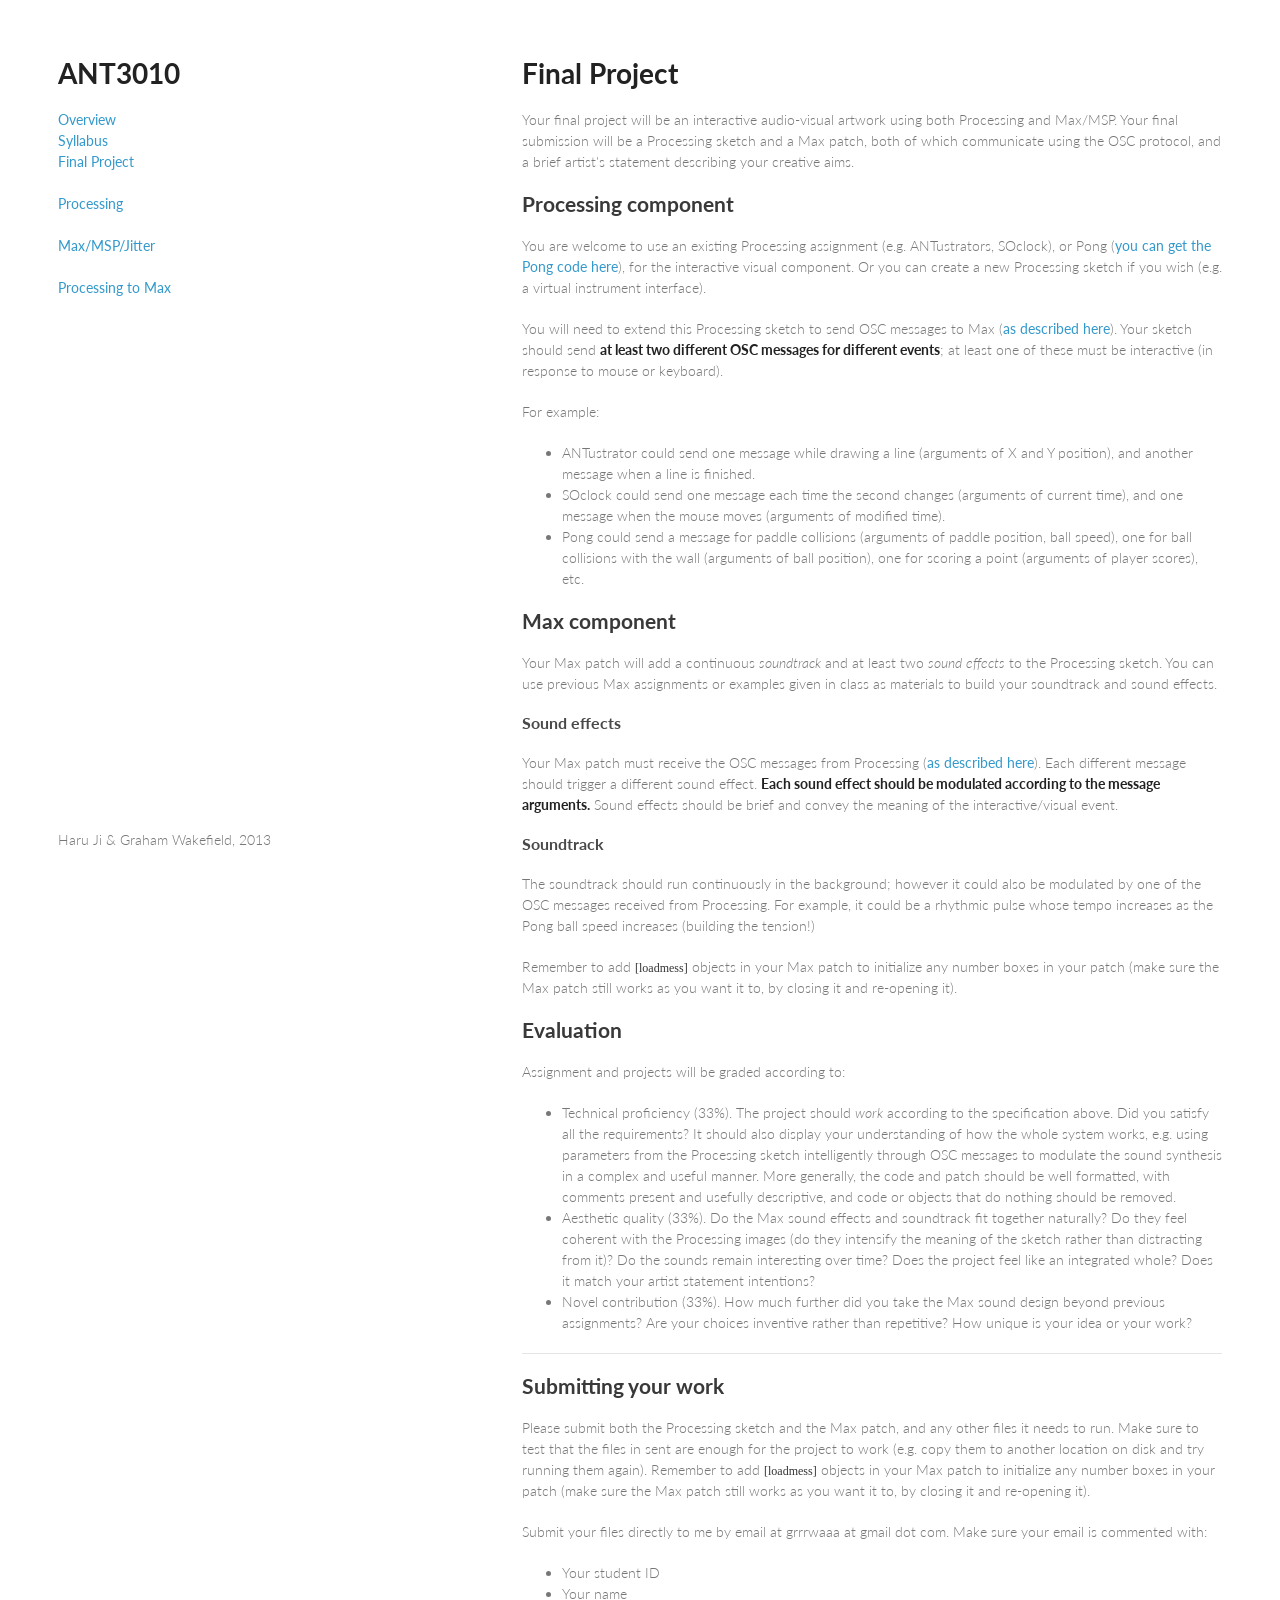
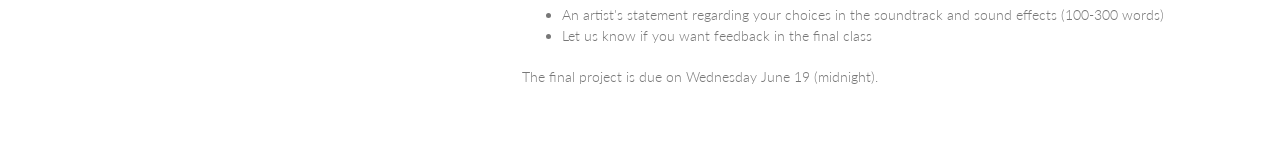
==== finalproject.html @ 5fb24287 "final project page" ====
<!DOCTYPE html>
<html>
<head>
<meta charset='utf-8'>
<title>Final Project</title>
    
<link href="css/site.css" media="screen" rel="stylesheet" type="text/css" />
<link href="css/highlight.default.css" media="screen" rel="stylesheet" type="text/css" />
  
<script src="js/jquery.js"></script>
<script src="js/showdown.js" type="text/javascript"></script>

<link rel="icon" type="image/x-icon" href="favicon.ico" />
</head>
<body>
<!--
Write the markdown code below.
A guide to markdown syntax is at http://daringfireball.net/projects/markdown/
-->

<div style="display: none" id="sourcetext">

# Final Project

Your final project will be an interactive audio-visual artwork using both Processing and Max/MSP. Your final submission will be a Processing sketch and a Max patch, both of which communicate using the OSC protocol, and a brief artist's statement describing your creative aims.

## Processing component

You are welcome to use an existing Processing assignment (e.g. ANTustrators, SOclock), or Pong ([you can get the Pong code here](https://github.com/jiharu/ant3010/blob/master/pong/pong.pde)), for the interactive visual component. Or you can create a new Processing sketch if you wish (e.g. a virtual instrument interface).

You will need to extend this Processing sketch to send OSC messages to Max ([as described here](maxprocessing.html)). Your sketch should send **at least two different OSC messages for different events**; at least one of these must be interactive (in response to mouse or keyboard).

For example: 

- ANTustrator could send one message while drawing a line (arguments of X and Y position), and another message when a line is finished.
- SOclock could send one message each time the second changes (arguments of current time), and one message when the mouse moves (arguments of modified time).
- Pong could send a message for paddle collisions (arguments of paddle position, ball speed), one for ball collisions with the wall (arguments of ball position), one for scoring a point (arguments of player scores), etc.

## Max component

Your Max patch will add a continuous *soundtrack* and at least two *sound effects* to the Processing sketch. You can use previous Max assignments or examples given in class as materials to build your soundtrack and sound effects. 

### Sound effects

Your Max patch must receive the OSC messages from Processing ([as described here](maxprocessing.html)). Each different message should trigger a different sound effect. **Each sound effect should be modulated according to the message arguments.** Sound effects should be brief and convey the meaning of the interactive/visual event. 

### Soundtrack

The soundtrack should run continuously in the background; however it could also be modulated by one of the OSC messages received from Processing. For example, it could be a rhythmic pulse whose tempo increases as the Pong ball speed increases (building the tension!)

Remember to add ```[loadmess]``` objects in your Max patch to initialize any number boxes in your patch (make sure the Max patch still works as you want it to, by closing it and re-opening it).

## Evaluation

Assignment and projects will be graded according to:

- Technical proficiency (33%). The project should *work* according to the specification above. Did you satisfy all the requirements? It should also display your understanding of how the whole system works, e.g. using parameters from the Processing sketch intelligently through OSC messages to modulate the sound synthesis in a complex and useful manner. More generally, the code and patch should be well formatted, with comments present and usefully descriptive, and code or objects that do nothing should be removed.
- Aesthetic quality (33%). Do the Max sound effects and soundtrack fit together naturally? Do they feel coherent with the Processing images (do they intensify the meaning of the sketch rather than distracting from it)? Do the sounds remain interesting over time? Does the project feel like an integrated whole? Does it match your artist statement intentions? 
- Novel contribution (33%). How much further did you take the Max sound design beyond previous assignments? Are your choices inventive rather than repetitive? How unique is your idea or your work?

-----

## Submitting your work

Please submit both the Processing sketch and the Max patch, and any other files it needs to run. Make sure to test that the files in sent are enough for the project to work (e.g. copy them to another location on disk and try running them again). Remember to add ```[loadmess]``` objects in your Max patch to initialize any number boxes in your patch (make sure the Max patch still works as you want it to, by closing it and re-opening it).

Submit your files directly to me by email at grrrwaaa at gmail dot com. Make sure your email is commented with:

- Your student ID
- Your name
- An artist's statement regarding your choices in the soundtrack and sound effects (100-300 words)
- Let us know if you want feedback in the final class

The final project is due on Wednesday June 19 (midnight). 

</div>
<div id="wrapper">
	
	<div class="header">
		
		<h1>ANT3010</h1>		
		<a href="index.html">Overview</a><br/>
		<a href="dmaworkshop.pdf">Syllabus</a><br/>
		<a href="finalproject.html">Final Project</a><br/>
		<br/>
		<a href="processing.html">Processing</a><br/>
		<br/>
		<a href="max.html">Max/MSP/Jitter</a><br/>
		<br/>
		<a href="maxprocessing.html">Processing to Max</a><br/>
	</div>
	<div class="section">
		<script type="text/javascript">
		//var converter = new Markdown.Converter();
		var converter = new Showdown.converter();
		document.write(converter.makeHtml($('#sourcetext').text()));
		</script>
	</div>
	
	<div class="footer">Haru Ji & Graham Wakefield, 2013</div>
	
</div>
</body>
</html>
---- css/site.css ----
@import url(https://fonts.googleapis.com/css?family=Lato:300italic,700italic,300,700);

body {
  padding:50px;
  font:14px/1.5 Lato, "Helvetica Neue", Helvetica, Arial, sans-serif;
  color:#777;
  font-weight:300;
}

h1, h2, h3, h4, h5, h6 {
  color:#222;
  margin:0 0 20px;
}

p, ul, ol, table, pre, dl {
  margin:0 0 20px;
}

h1, h2, h3 {
  line-height:1.1;
}

h1 {
  font-size:28px;
}

h2 {
  color:#393939;
}

h3, h4, h5, h6 {
  color:#494949;
}

a {
  color:#39c;
  font-weight:400;
  text-decoration:none;
}

a small {
  font-size:11px;
  color:#777;
  margin-top:-0.6em;
  display:block;
}

.wrapper {
  width:860px;
  margin:0 auto;
}

blockquote {
  border-left:1px solid #e5e5e5;
  margin:0;
  padding:0 0 0 20px;
  font-style:italic;
}

code, pre {
  font-family:Monaco, Bitstream Vera Sans Mono, Lucida Console, Terminal;
  color:#333;
  font-size:12px;
}

pre {
  padding:8px 15px;
  background: #f8f8f8;  
  border-radius:5px;
  border:1px solid #e5e5e5;
  overflow-x: auto;
}

table {
  width:100%;
  border-collapse:collapse;
}

th, td {
  text-align:left;
  padding:5px 10px;
  border-bottom:1px solid #e5e5e5;
}

dt {
  color:#444;
  font-weight:700;
}

th {
  color:#444;
}

img {
  max-width:100%;
}

.header {
  width:220px;
  float:left;
  position:fixed;
}

.header ul {
  list-style:none;
  height:40px;
  
  padding:0;
  
  background: #eee;
  background: -moz-linear-gradient(top, #f8f8f8 0%, #dddddd 100%);
  background: -webkit-gradient(linear, left top, left bottom, color-stop(0%,#f8f8f8), color-stop(100%,#dddddd));
  background: -webkit-linear-gradient(top, #f8f8f8 0%,#dddddd 100%);
  background: -o-linear-gradient(top, #f8f8f8 0%,#dddddd 100%);
  background: -ms-linear-gradient(top, #f8f8f8 0%,#dddddd 100%);
  background: linear-gradient(top, #f8f8f8 0%,#dddddd 100%);
  
  border-radius:5px;
  border:1px solid #d2d2d2;
  box-shadow:inset #fff 0 1px 0, inset rgba(0,0,0,0.03) 0 -1px 0;
  width:220px;
}

.header li {
  width:89px;
  float:left;
  border-right:1px solid #d2d2d2;
  height:40px;
}

.header ul a {
  line-height:1;
  font-size:11px;
  color:#999;
  display:block;
  text-align:center;
  padding-top:6px;
  height:40px;
}

strong {
  color:#222;
  font-weight:700;
}

.header ul li + li {
  width:88px;
  border-left:1px solid #fff;
}

.header ul li + li + li {
  border-right:none;
  width:89px;
}

.header ul a strong {
  font-size:14px;
  display:block;
  color:#222;
}

.section {
  width:700px;
  float:right;
  padding-bottom:50px;
}

small {
  font-size:11px;
}

hr {
  border:0;
  background:#e5e5e5;
  height:1px;
  margin:0 0 20px;
}

.footer {
  width:220px;
  float:left;
  position:fixed;
  bottom:50px;
}

@media print, screen and (max-width: 1050px) {
  
  div.wrapper {
    width:auto;
    margin:0;
  }
  
  .header, .section, .footer {
    float:none;
    position:static;
    width:auto;
  }
  
  .header {
    padding-right:320px;
  }
  
  .section {
    border:1px solid #e5e5e5;
    border-width:1px 0;
    padding:20px 0;
    margin:0 0 20px;
  }
  
  .header a small {
    display:inline;
  }
  
  .header ul {
    position:absolute;
    right:50px;
    top:52px;
  }
}

@media print, screen and (max-width: 720px) {
  body {
    word-wrap:break-word;
  }
  
  .header {
    padding:0;
  }
  
  .header ul, .header p.view {
    position:static;
  }
  
  pre, code {
    word-wrap:normal;
  }
}

@media print, screen and (max-width: 480px) {
  body {
    padding:15px;
  }
  
  .header ul {
    display:none;
  }
}

@media print {
  body {
    padding:0.4in;
    font-size:12pt;
    color:#444;
  }
}

/*

body {
	font-size: 12px;
	line-height: 16px;
	margin: 0;
	padding: 0;
	
}

p, td, div {
	font-family: "Helvetica Neue", Arial, Helvetica, Geneva, sans-serif;
	font-weight: normal;
	font-size: 12px;
	line-height: 145%;
	font-family: georgia, geneva, arial, verdana, helvetica, san-serif;
	color:#333333;
	
}

b, i, em, strong {
	color: #000000;
}

body {
	padding: 0px;
	background-color: #fff;
	margin: 0px;;
}

h1 { font-family: "Helvetica Neue", Helvetica, Geneva, Arial, sans-serif; 
	font-weight: lighter;  color: #999999; font-size: 32px;
}

h2 { font-family: "Helvetica Neue", Helvetica, Geneva, Arial, sans-serif;
	font-weight: lighter;  color: #999999; font-size: 28px; }
h3 { font-family: "Helvetica Neue", Helvetica, Geneva, Arial, sans-serif;
	font-weight: lighter;  color: #999999; font-size: 24px; }
h4 { font-family: "Helvetica Neue", Helvetica, Geneva, Arial, sans-serif;
	font-weight: lighter;  color: #999999; font-size: 18px; }

a {
	list-style-type:none;
	color: #0066CC;
	border-width: 0px 0px 1px 0px;
	border-style: solid;
	border-color: #0066CC;
}
a:link, a:visited {
	text-decoration: none;
	color: #0066CC;
}
a:active, a:hover {
	text-decoration: none;
	color: #FFFFFF;
	background-color:#999999;
	border-style: none;
}

img {
	border-width: 0px; 
}

pre, code {
	background-color:#EEEEEE;
	padding: 5px;
	font-family: "Andale Mono", Monaco, Courier, "Courier New";
	font-size: 11px;
	line-height: 12px;
}

div {
	margin: 0px;
	padding: 0px;
}

hr {
	border: 1px dotted #CCCCCC;
	height: 0px;
}


#wrapper {
	margin: 80px auto 0px auto;
	padding: 0px;
	position: relative;
	text-align:justify;
	width: 760px;
	height: 100%;
	background-color:#fff;
	border: 0px;
}

#Head {
	width: 100%;
	margin: 0px;
	padding: 5px;
}

#Head h1 {
	font-size:42px;
	text-align:right;
	font-weight:lighter;
	line-height: 50%;
	color:#999999;
}


#nav {
	margin: 0px 5px 0px 5px;
	padding: 5px 0px 5px 0px;
	background-color:#EEEEEE;
	width: 100%;
	font-family: "Helvetica Neue", Helvetica, Geneva, Arial, sans-serif;
	text-align: right;
} 

#nav a {
	display:inline;
	list-style-type:none;
	text-transform: uppercase;
	color: #0066CC;
	font-weight:bold;
	font-size:small;
	margin: 5px;
	padding: 0px;
	border-style: none;
}
#nav a:link, #nav a:visited {
	text-decoration: none;
	color: #0066CC;
}
#nav a:active, #nav a:hover {
	text-decoration: none;
	color: #FFFFFF;
	background-color:#999999;
	margin: 0px;
	padding: 5px;
}


#Left {
	margin: 10px;
	padding: 0px;
	left: 0px;
	width: 480px;
	float:left;
}

#Right {
	margin-left: 538px;
	width: 202;
	margin-top: 0px;
	margin-right: 0px;
	margin-bottom: 0px;
	padding: 0px;
	text-align:right;
}

#Right a {
	color: #0066CC;
	font-size:small;
	margin: 0px;
	padding: 0px;
	border-style: none;
	font-family: "Helvetica Neue", Helvetica, Geneva, Arial, sans-serif;
}
#Right a:link, #Right a:visited {
	text-decoration: none;
	color: #0066CC;
}
#Right a:active, #Right a:hover {
	text-decoration: none;
	color: #FFFFFF;
	background-color:#999999;
}

#Right img {
	vertical-align: text-top;	
}

.ImgAlignRight {
	float:right;
	padding-right: 0px;
	padding-left: 5px;
	padding-bottom: 1px;
	clear: both;	
}

.ContentBox {
	position: relative;
	margin-left: 0px;
	margin-right: 0px;
	margin-top: 0px;
	margin-bottom: 5px;
	padding: 5px 15px 5px 15px;
	border: 1px dotted #666666;
	text-align:justify;
}

.Caption {
	font-size: smaller;
	font-weight:lighter;
	color:#666666;
}

#Footer {
	width: 100%;
	padding: 0px 0px 30px 0px;
	margin: 10px;
	border-top: #666666 1px dotted;
	color:#666666;
	font-family: "Helvetica Neue", Helvetica, Geneva, Arial, sans-serif;
	font-size:smaller;
	text-align:right;
	float:left;
}
*/
---- css/highlight.default.css ----
/*

Original style from softwaremaniacs.org (c) Ivan Sagalaev <Maniac@SoftwareManiacs.Org>

*/

pre code {
  display: block; padding: 0.5em;
  background: #f8f8f8;
}

pre code,
pre .subst,
pre .tag .title,
pre .lisp .title,
pre .clojure .built_in,
pre .nginx .title {
  color: black;
}

pre .string,
pre .title,
pre .constant,
pre .parent,
pre .tag .value,
pre .rules .value,
pre .rules .value .number,
pre .preprocessor,
pre .ruby .symbol,
pre .ruby .symbol .string,
pre .aggregate,
pre .template_tag,
pre .django .variable,
pre .smalltalk .class,
pre .addition,
pre .flow,
pre .stream,
pre .bash .variable,
pre .apache .tag,
pre .apache .cbracket,
pre .tex .command,
pre .tex .special,
pre .erlang_repl .function_or_atom,
pre .markdown .header {
  color: #800;
}

pre .comment,
pre .annotation,
pre .template_comment,
pre .diff .header,
pre .chunk,
pre .markdown .blockquote {
  color: #888;
}

pre .number,
pre .date,
pre .regexp,
pre .literal,
pre .smalltalk .symbol,
pre .smalltalk .char,
pre .go .constant,
pre .change,
pre .markdown .bullet,
pre .markdown .link_url {
  color: #080;
}

pre .label,
pre .javadoc,
pre .ruby .string,
pre .decorator,
pre .filter .argument,
pre .localvars,
pre .array,
pre .attr_selector,
pre .important,
pre .pseudo,
pre .pi,
pre .doctype,
pre .deletion,
pre .envvar,
pre .shebang,
pre .apache .sqbracket,
pre .nginx .built_in,
pre .tex .formula,
pre .erlang_repl .reserved,
pre .prompt,
pre .markdown .link_label,
pre .vhdl .attribute,
pre .clojure .attribute,
pre .coffeescript .property {
  color: #88F
}

pre .keyword,
pre .id,
pre .phpdoc,
pre .title,
pre .built_in,
pre .aggregate,
pre .css .tag,
pre .javadoctag,
pre .phpdoc,
pre .yardoctag,
pre .smalltalk .class,
pre .winutils,
pre .bash .variable,
pre .apache .tag,
pre .go .typename,
pre .tex .command,
pre .markdown .strong,
pre .request,
pre .status {
  font-weight: bold;
}

pre .markdown .emphasis {
  font-style: italic;
}

pre .nginx .built_in {
  font-weight: normal;
}

pre .coffeescript .javascript,
pre .javascript .xml,
pre .tex .formula,
pre .xml .javascript,
pre .xml .vbscript,
pre .xml .css,
pre .xml .cdata {
  opacity: 0.5;
}
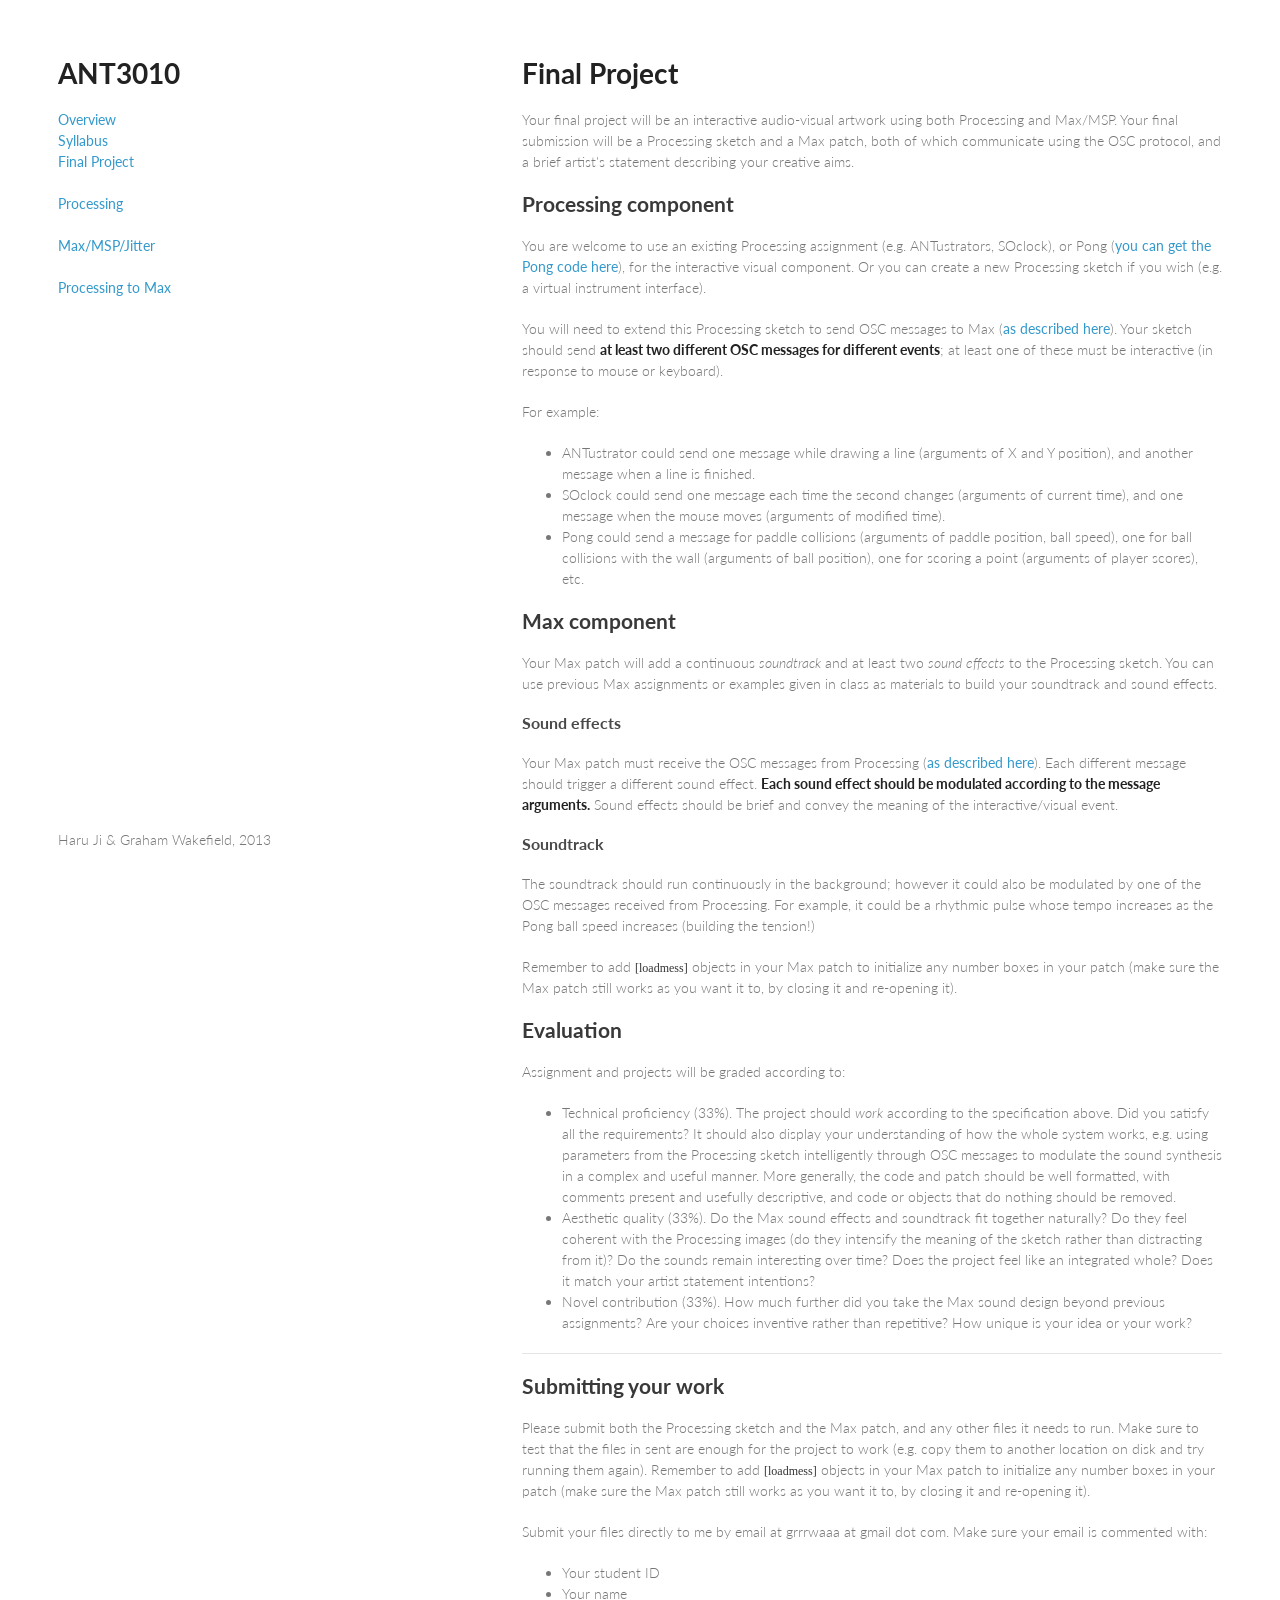
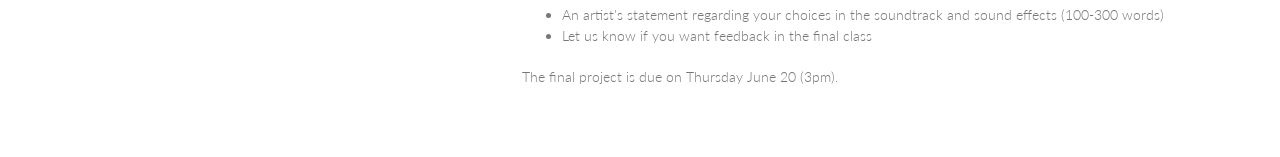
==== commit ea49564f: "updated deadline" ====
--- a/finalproject.html
+++ b/finalproject.html
@@ -71,7 +71,7 @@
 - An artist's statement regarding your choices in the soundtrack and sound effects (100-300 words)
 - Let us know if you want feedback in the final class
 
-The final project is due on Wednesday June 19 (midnight). 
+The final project is due on Thursday June 20 (3pm). 
 
 </div>
 <div id="wrapper">
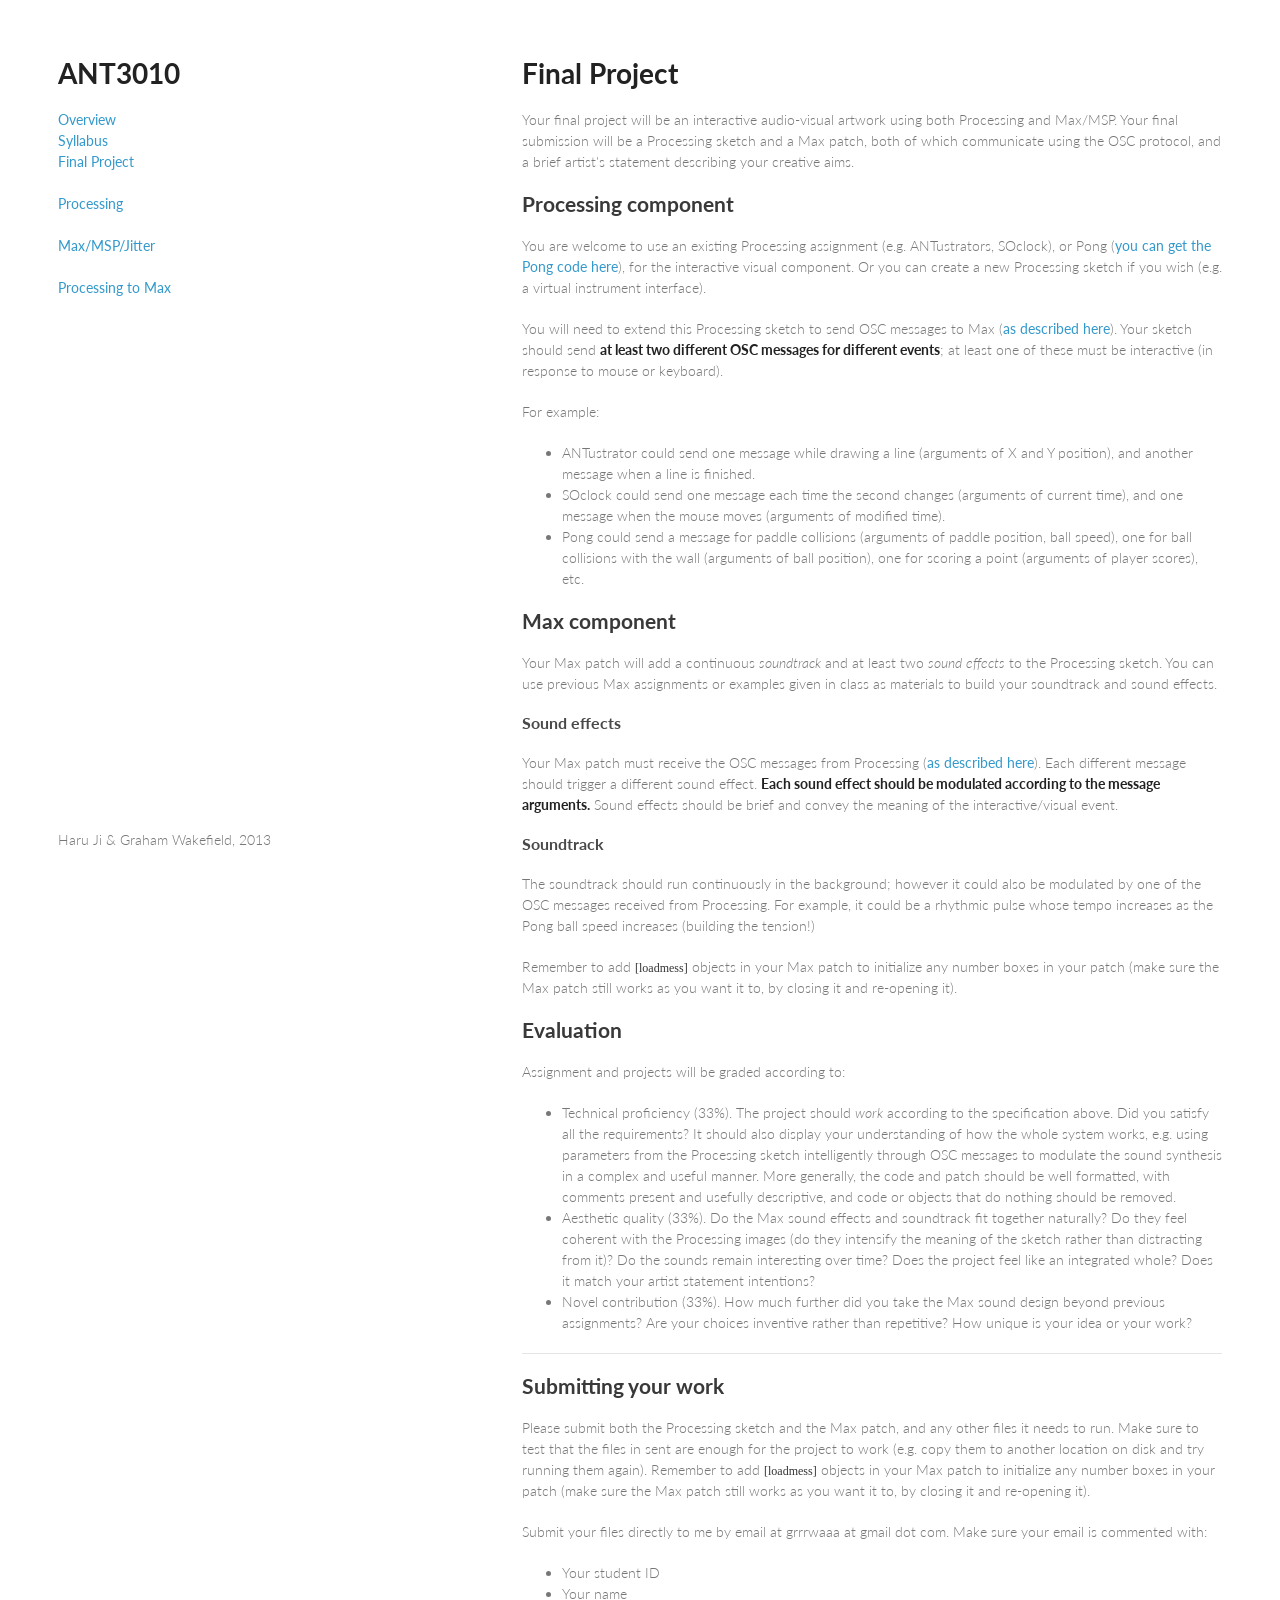
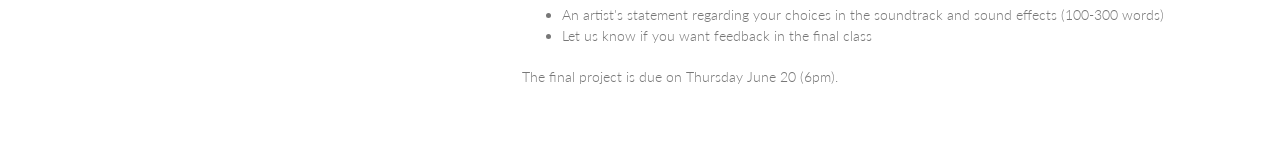
==== commit 34c11f25: "updated deadline" ====
--- a/finalproject.html
+++ b/finalproject.html
@@ -71,7 +71,7 @@
 - An artist's statement regarding your choices in the soundtrack and sound effects (100-300 words)
 - Let us know if you want feedback in the final class
 
-The final project is due on Thursday June 20 (3pm). 
+The final project is due on Thursday June 20 (6pm). 
 
 </div>
 <div id="wrapper">
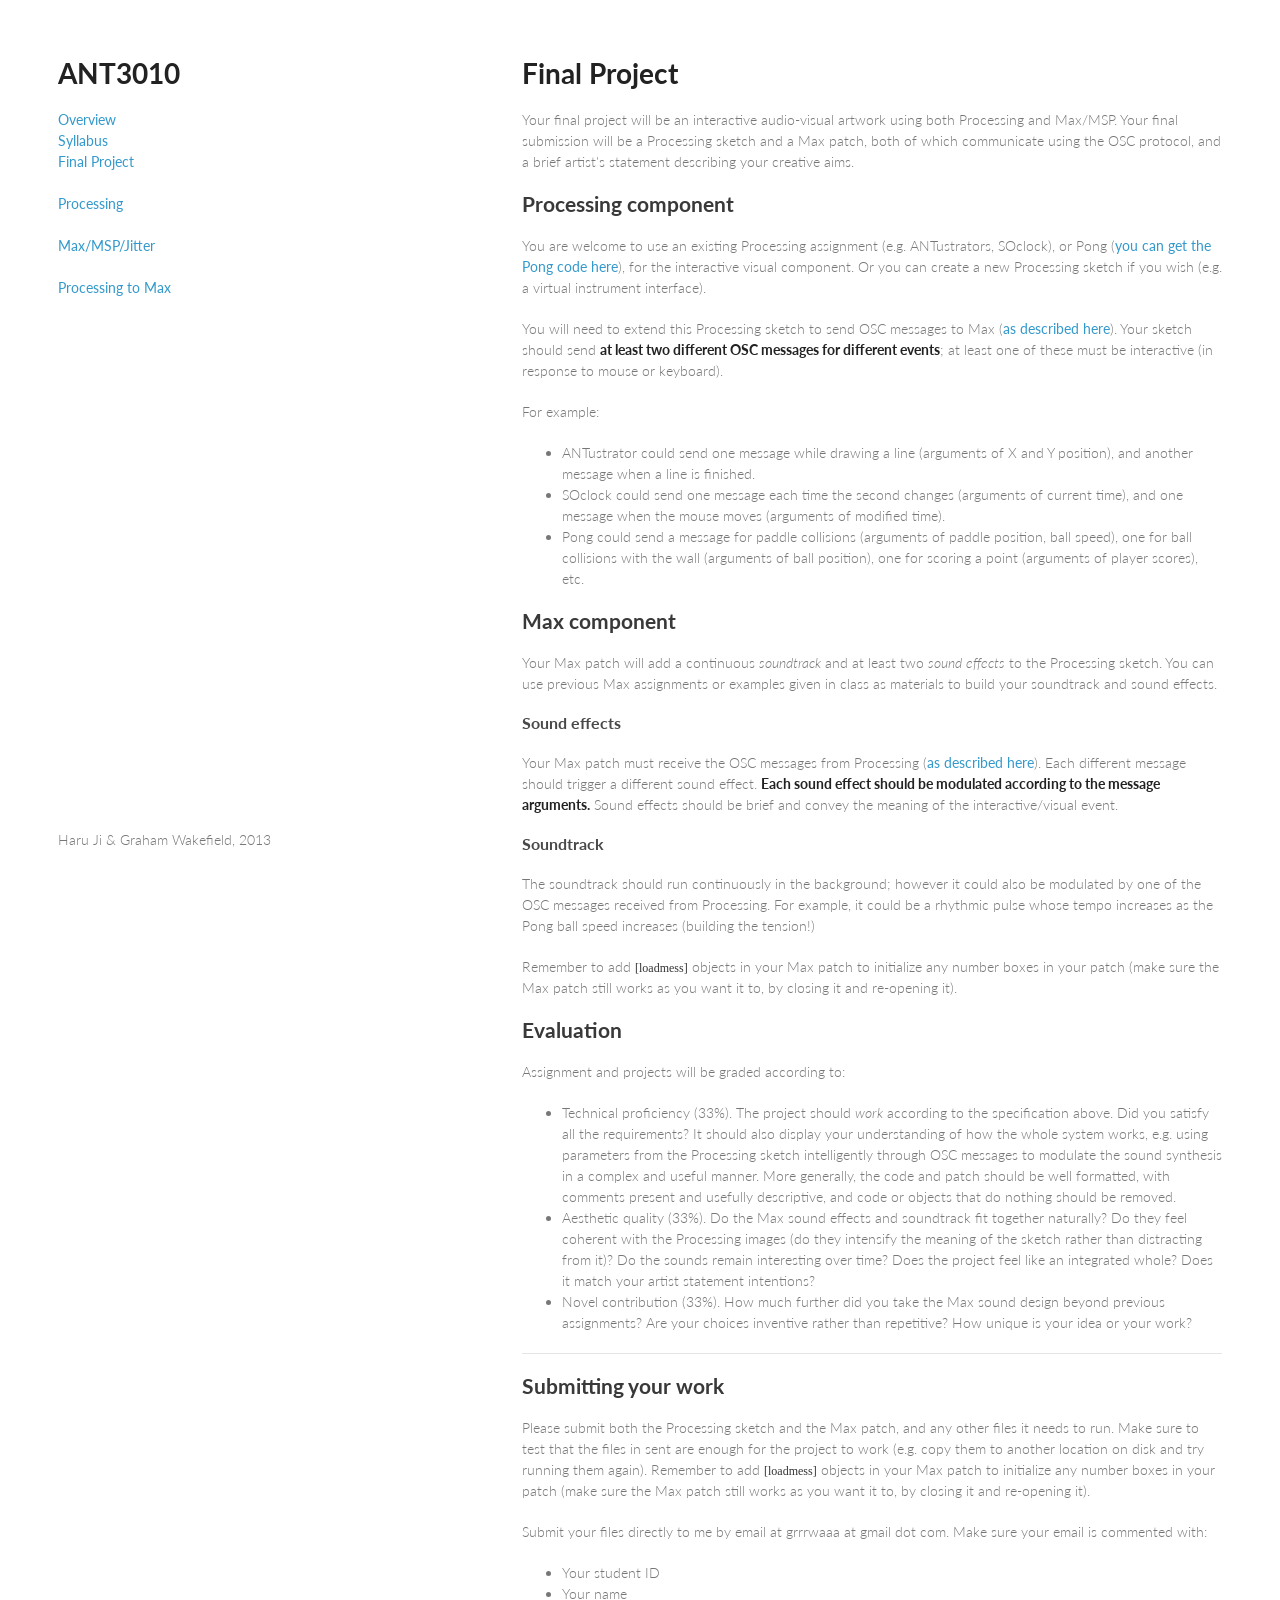
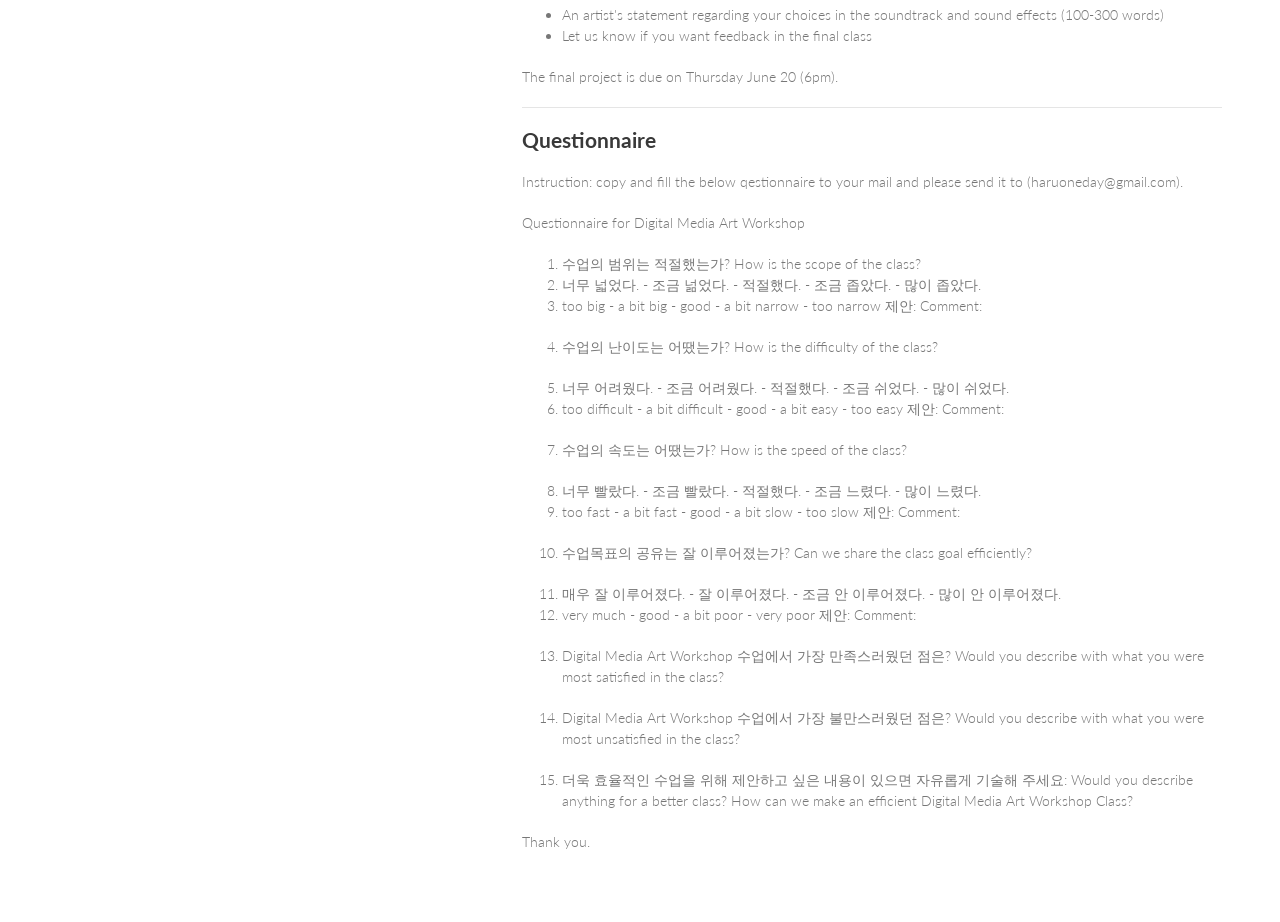
==== commit c8b704dc: "final project update" ====
--- a/finalproject.html
+++ b/finalproject.html
@@ -73,6 +73,47 @@
 
 The final project is due on Thursday June 20 (6pm). 
 
+-----
+
+## Questionnaire
+
+Instruction: copy and fill the below qestionnaire to your mail and please send it to (haruoneday@gmail.com).
+
+Questionnaire for Digital Media Art Workshop
+
+1. 수업의 범위는 적절했는가? How is the scope of the class?
+- 너무 넓었다. - 조금 넒었다. - 적절했다. - 조금 좁았다. - 많이 좁았다.
+- too big - a bit big - good - a bit narrow - too narrow
+제안:
+Comment:
+
+2. 수업의 난이도는 어땠는가? How is the difficulty of the class?
+- 너무 어려웠다. - 조금 어려웠다. - 적절했다. - 조금 쉬었다. - 많이 쉬었다.
+- too difficult - a bit difficult - good - a bit easy - too easy
+제안:
+Comment:
+
+3. 수업의 속도는 어땠는가? How is the speed of the class?
+- 너무 빨랐다. - 조금 빨랐다. - 적절했다. - 조금 느렸다. - 많이 느렸다.
+- too fast - a bit fast - good - a bit slow - too slow
+제안:
+Comment:
+
+4. 수업목표의 공유는 잘 이루어졌는가? Can we share the class goal efficiently?
+- 매우 잘 이루어졌다.  - 잘 이루어졌다. - 조금 안 이루어졌다. - 많이 안 이루어졌다.
+- very much - good - a bit poor - very poor
+제안:
+Comment:
+
+5. Digital Media Art Workshop 수업에서 가장 만족스러웠던 점은? Would you describe with what you were most satisfied in the class?
+
+6. Digital Media Art Workshop 수업에서 가장 불만스러웠던 점은? Would you describe with what you were most unsatisfied in the class?
+
+7. 더욱 효율적인 수업을 위해 제안하고 싶은 내용이 있으면 자유롭게 기술해 주세요: Would you describe anything for a better class? How can we make an efficient Digital Media Art Workshop Class?
+
+Thank you.
+
+
 </div>
 <div id="wrapper">
 	
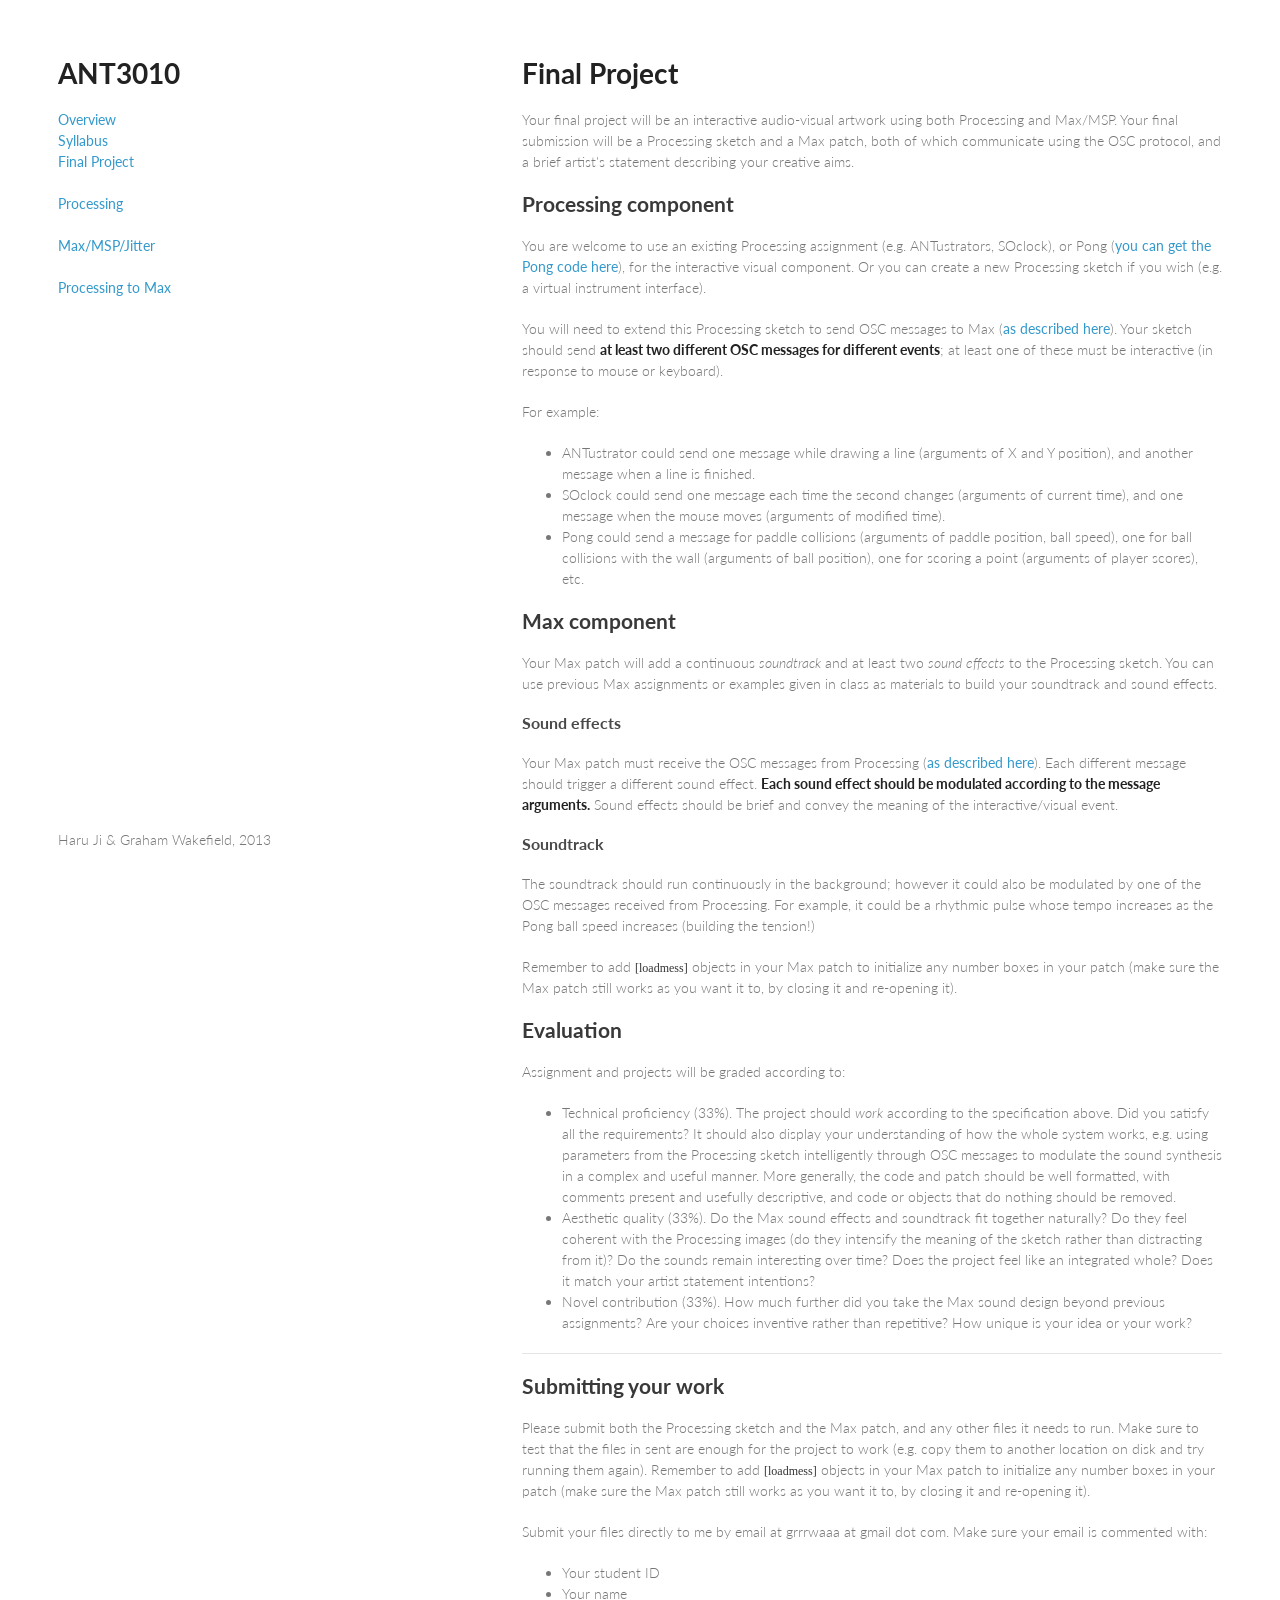
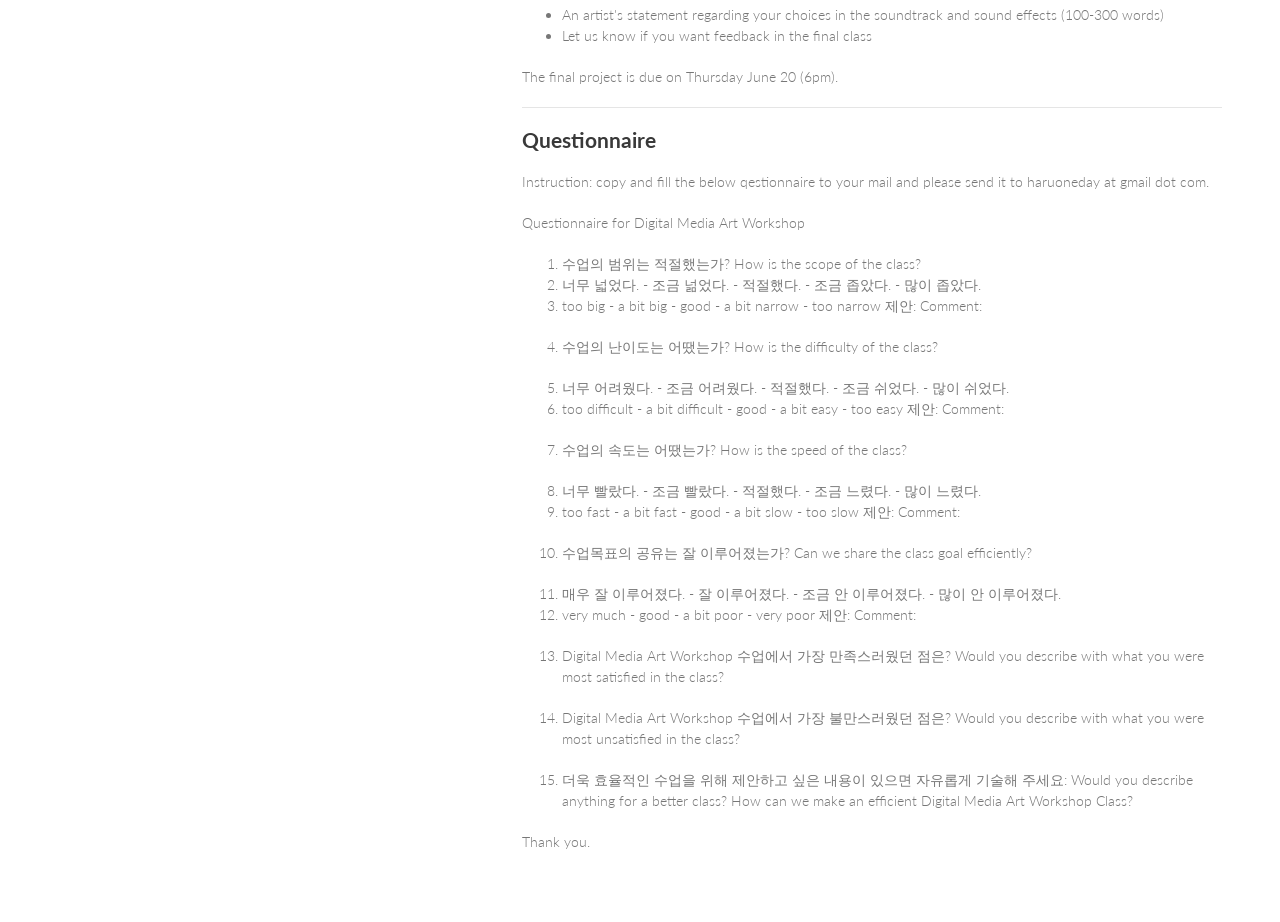
==== commit 7a470a17: "final project update" ====
--- a/finalproject.html
+++ b/finalproject.html
@@ -77,7 +77,7 @@
 
 ## Questionnaire
 
-Instruction: copy and fill the below qestionnaire to your mail and please send it to (haruoneday@gmail.com).
+Instruction: copy and fill the below qestionnaire to your mail and please send it to haruoneday at gmail dot com.
 
 Questionnaire for Digital Media Art Workshop
 
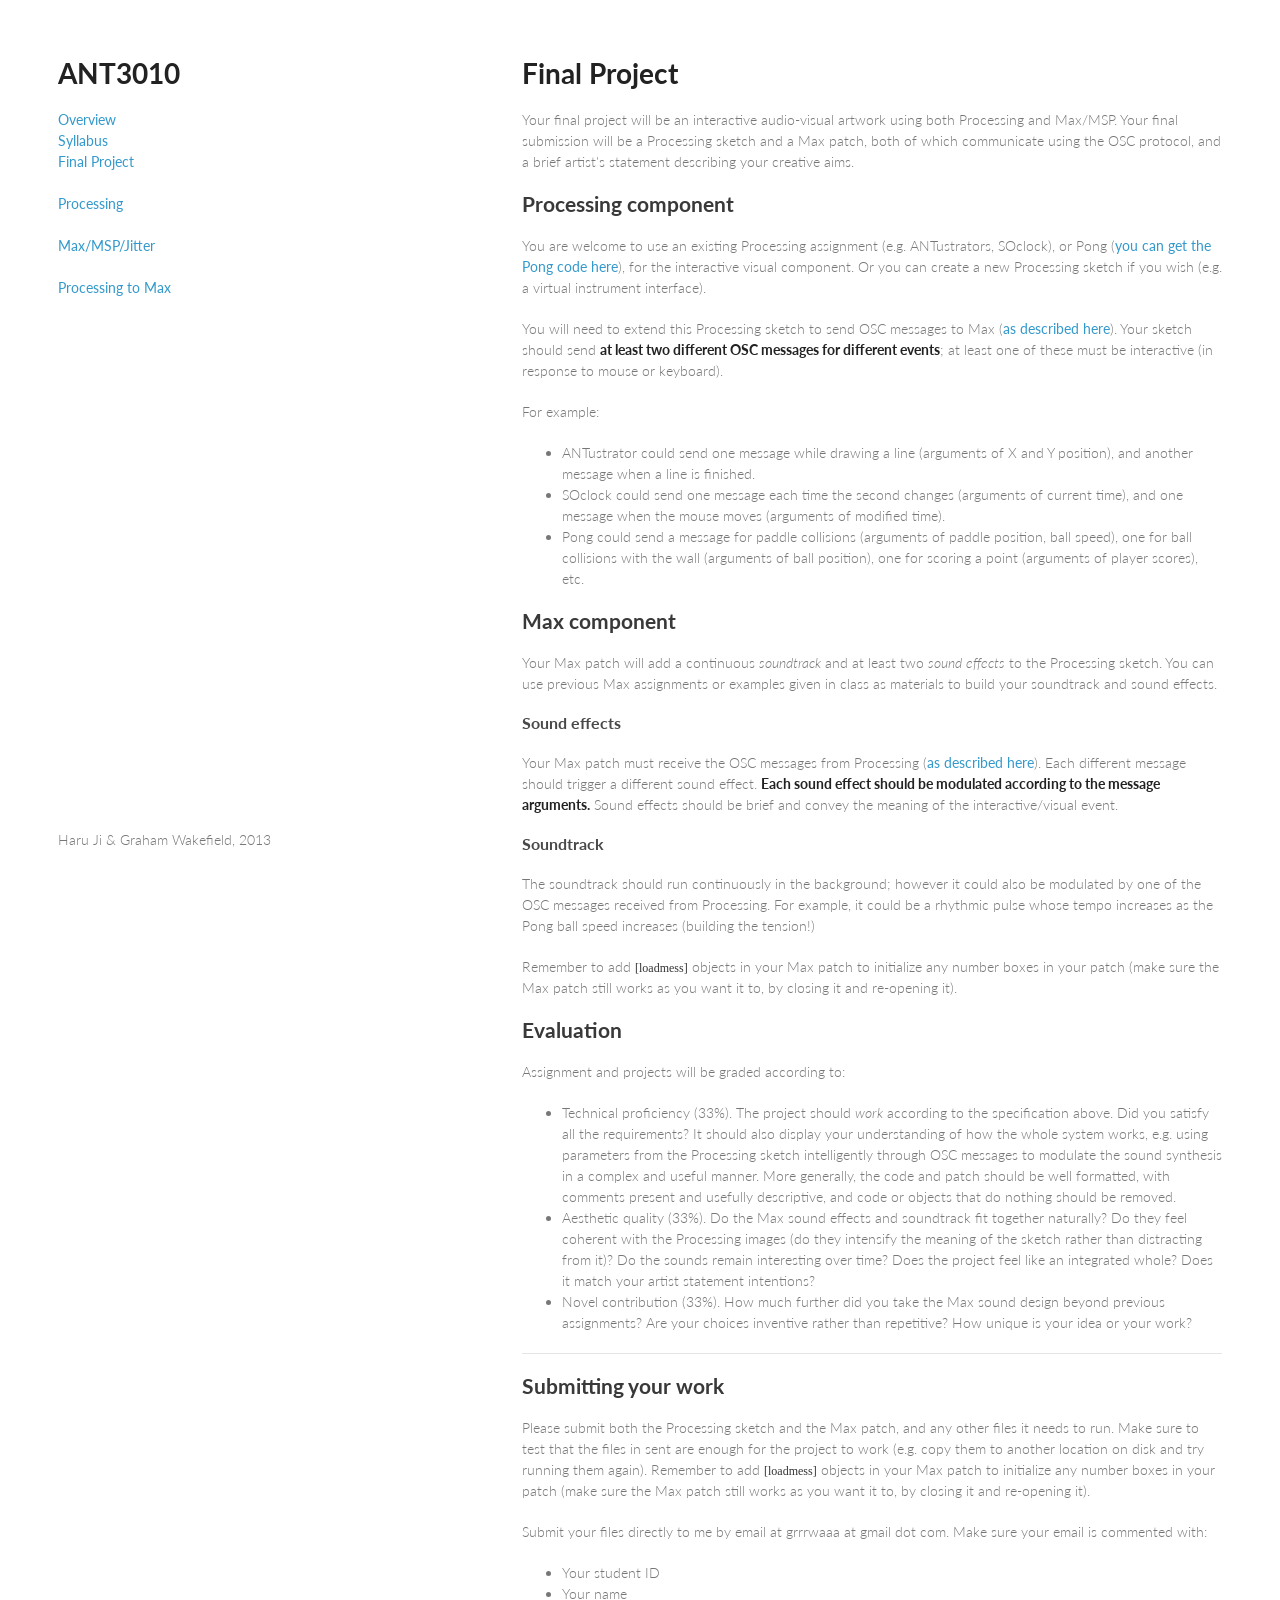
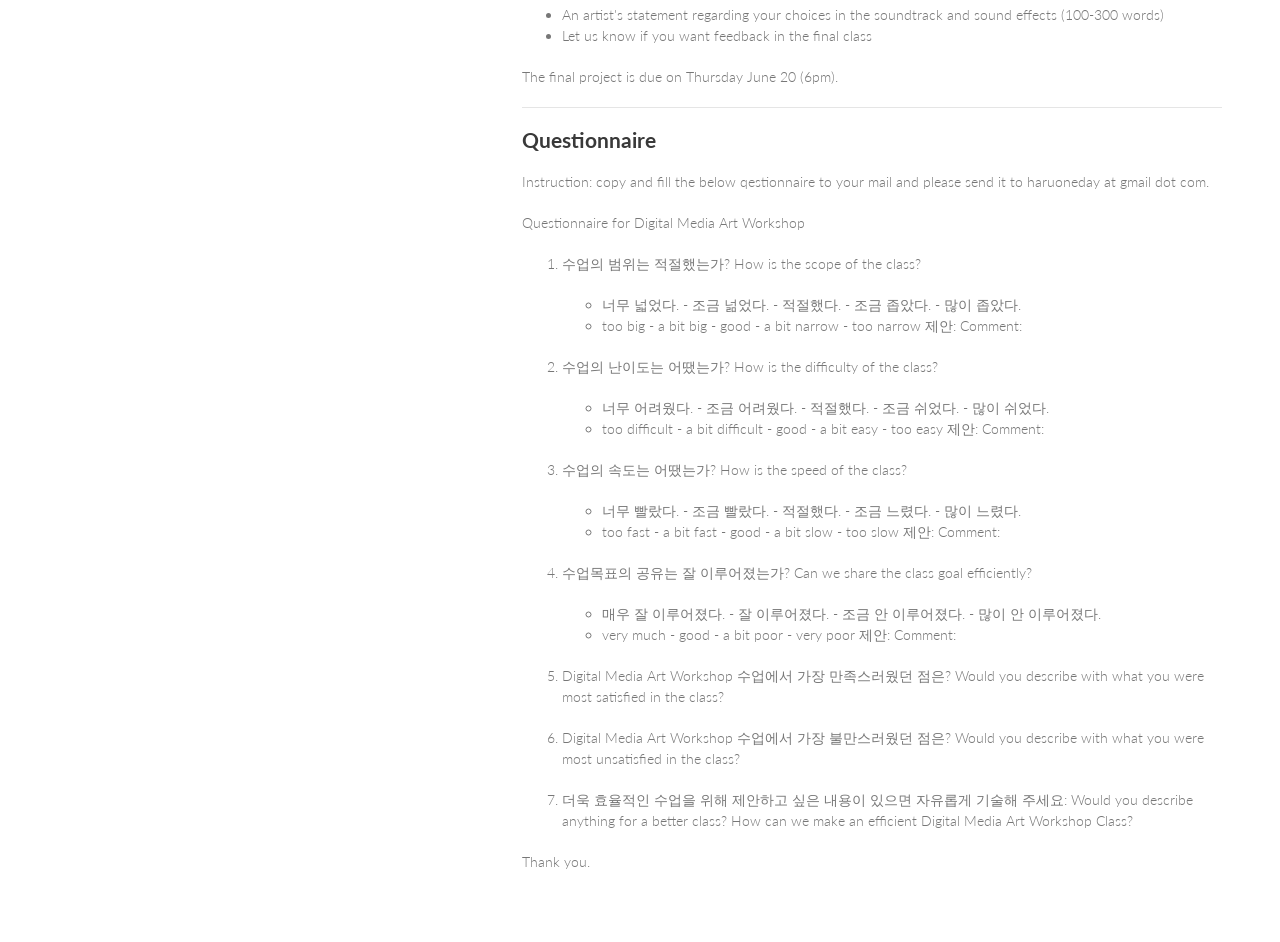
==== commit 38d60dcc: "local" ====
--- a/finalproject.html
+++ b/finalproject.html
@@ -81,29 +81,33 @@
 
 Questionnaire for Digital Media Art Workshop
 
-1. 수업의 범위는 적절했는가? How is the scope of the class?
-- 너무 넓었다. - 조금 넒었다. - 적절했다. - 조금 좁았다. - 많이 좁았다.
-- too big - a bit big - good - a bit narrow - too narrow
-제안:
-Comment:
+1. 수업의 범위는 적절했는가? 
+ How is the scope of the class?
+	- 너무 넓었다. - 조금 넒었다. - 적절했다. - 조금 좁았다. - 많이 좁았다.
+	- too big - a bit big - good - a bit narrow - too narrow
+	제안:
+	Comment:
 
-2. 수업의 난이도는 어땠는가? How is the difficulty of the class?
-- 너무 어려웠다. - 조금 어려웠다. - 적절했다. - 조금 쉬었다. - 많이 쉬었다.
-- too difficult - a bit difficult - good - a bit easy - too easy
-제안:
-Comment:
+2. 수업의 난이도는 어땠는가? 
+ How is the difficulty of the class?
+	- 너무 어려웠다. - 조금 어려웠다. - 적절했다. - 조금 쉬었다. - 많이 쉬었다.
+	- too difficult - a bit difficult - good - a bit easy - too easy
+	제안:
+	Comment:
 
-3. 수업의 속도는 어땠는가? How is the speed of the class?
-- 너무 빨랐다. - 조금 빨랐다. - 적절했다. - 조금 느렸다. - 많이 느렸다.
-- too fast - a bit fast - good - a bit slow - too slow
-제안:
-Comment:
+3. 수업의 속도는 어땠는가? 
+ How is the speed of the class?
+	- 너무 빨랐다. - 조금 빨랐다. - 적절했다. - 조금 느렸다. - 많이 느렸다.
+	- too fast - a bit fast - good - a bit slow - too slow
+	제안:
+	Comment:
 
-4. 수업목표의 공유는 잘 이루어졌는가? Can we share the class goal efficiently?
-- 매우 잘 이루어졌다.  - 잘 이루어졌다. - 조금 안 이루어졌다. - 많이 안 이루어졌다.
-- very much - good - a bit poor - very poor
-제안:
-Comment:
+4. 수업목표의 공유는 잘 이루어졌는가? 
+ Can we share the class goal efficiently?
+	- 매우 잘 이루어졌다.  - 잘 이루어졌다. - 조금 안 이루어졌다. - 많이 안 이루어졌다.
+	- very much - good - a bit poor - very poor
+	제안:
+	Comment:
 
 5. Digital Media Art Workshop 수업에서 가장 만족스러웠던 점은? Would you describe with what you were most satisfied in the class?
 
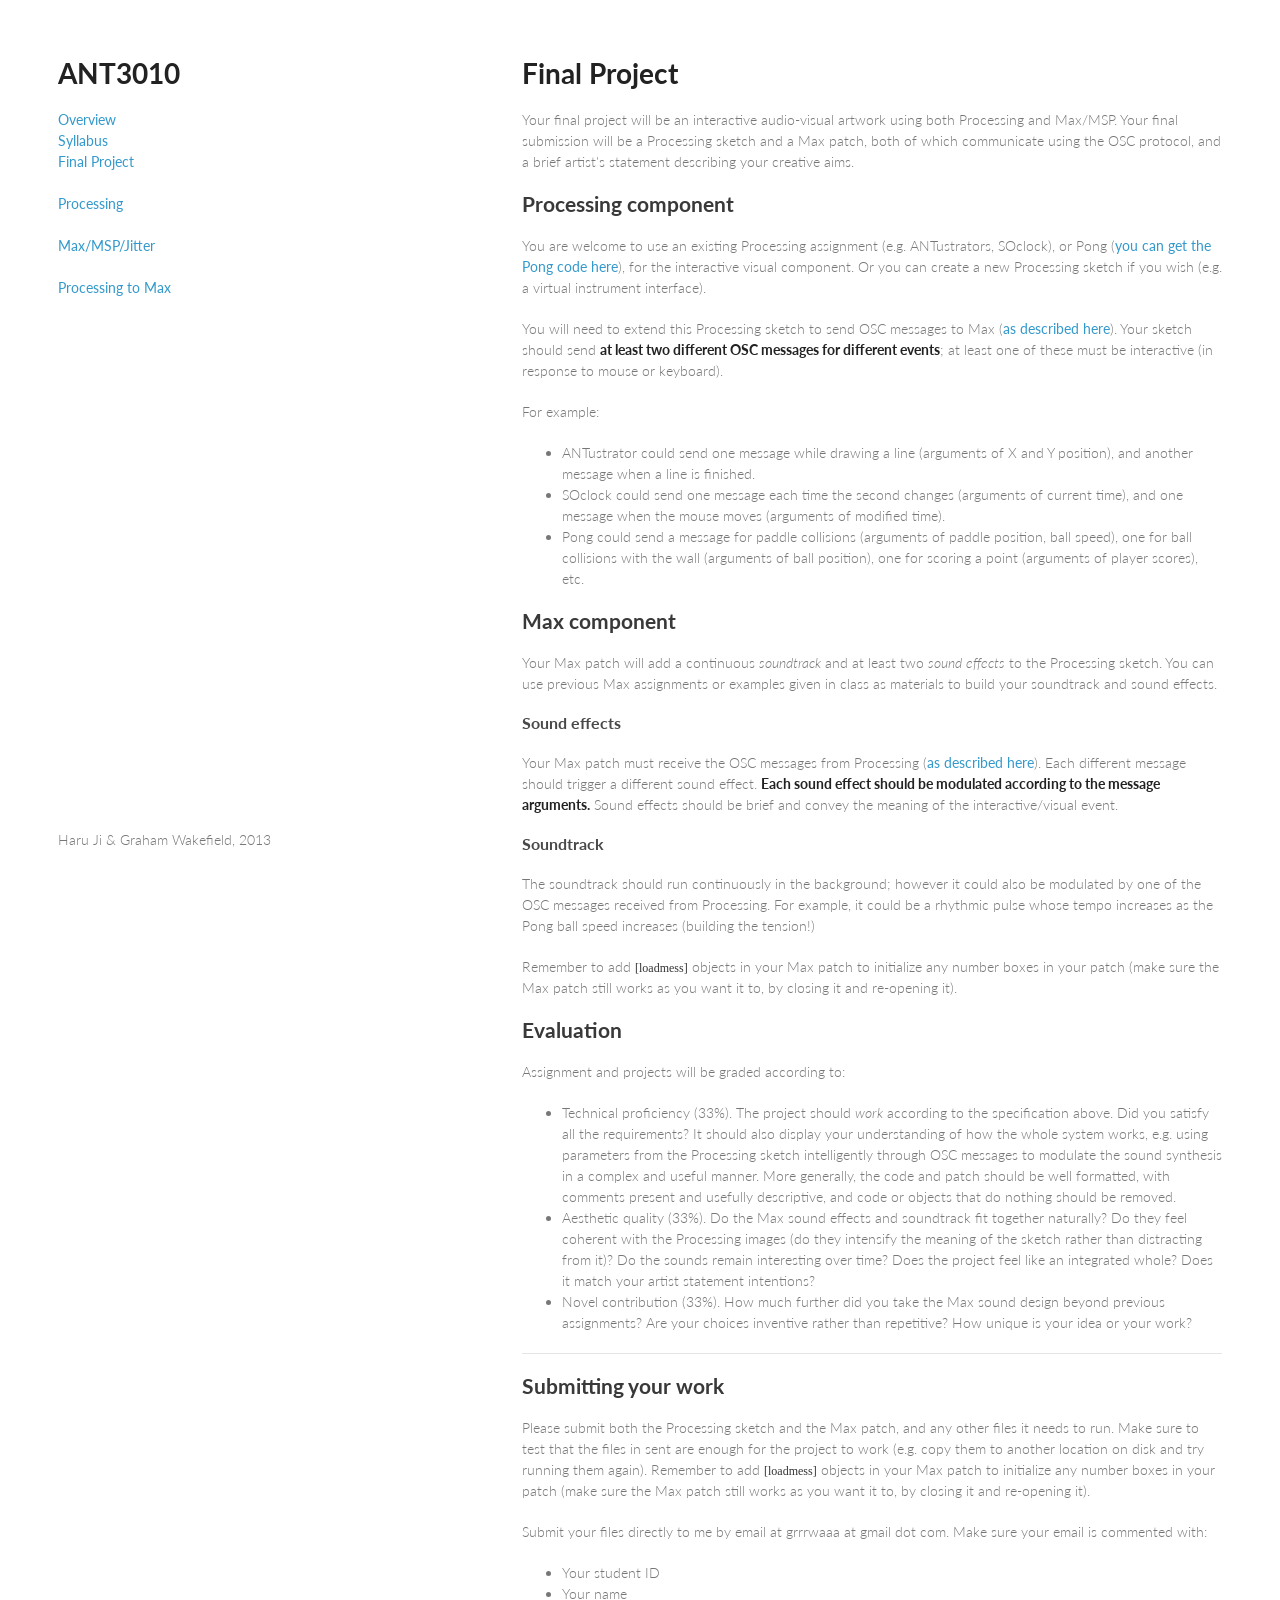
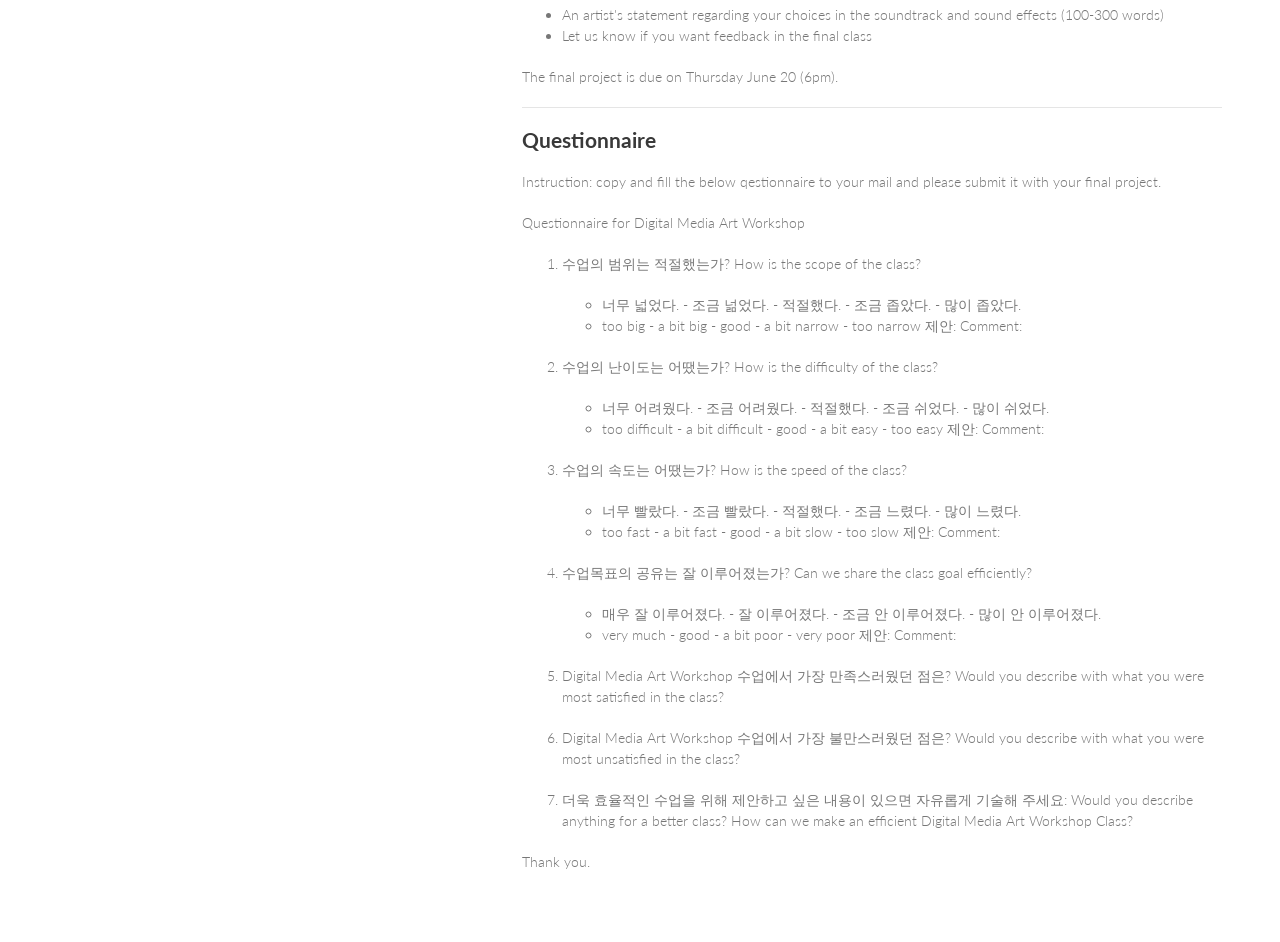
==== commit 325e382c: "local" ====
--- a/finalproject.html
+++ b/finalproject.html
@@ -77,7 +77,7 @@
 
 ## Questionnaire
 
-Instruction: copy and fill the below qestionnaire to your mail and please send it to haruoneday at gmail dot com.
+Instruction: copy and fill the below qestionnaire to your mail and please submit it with your final project.
 
 Questionnaire for Digital Media Art Workshop
 
